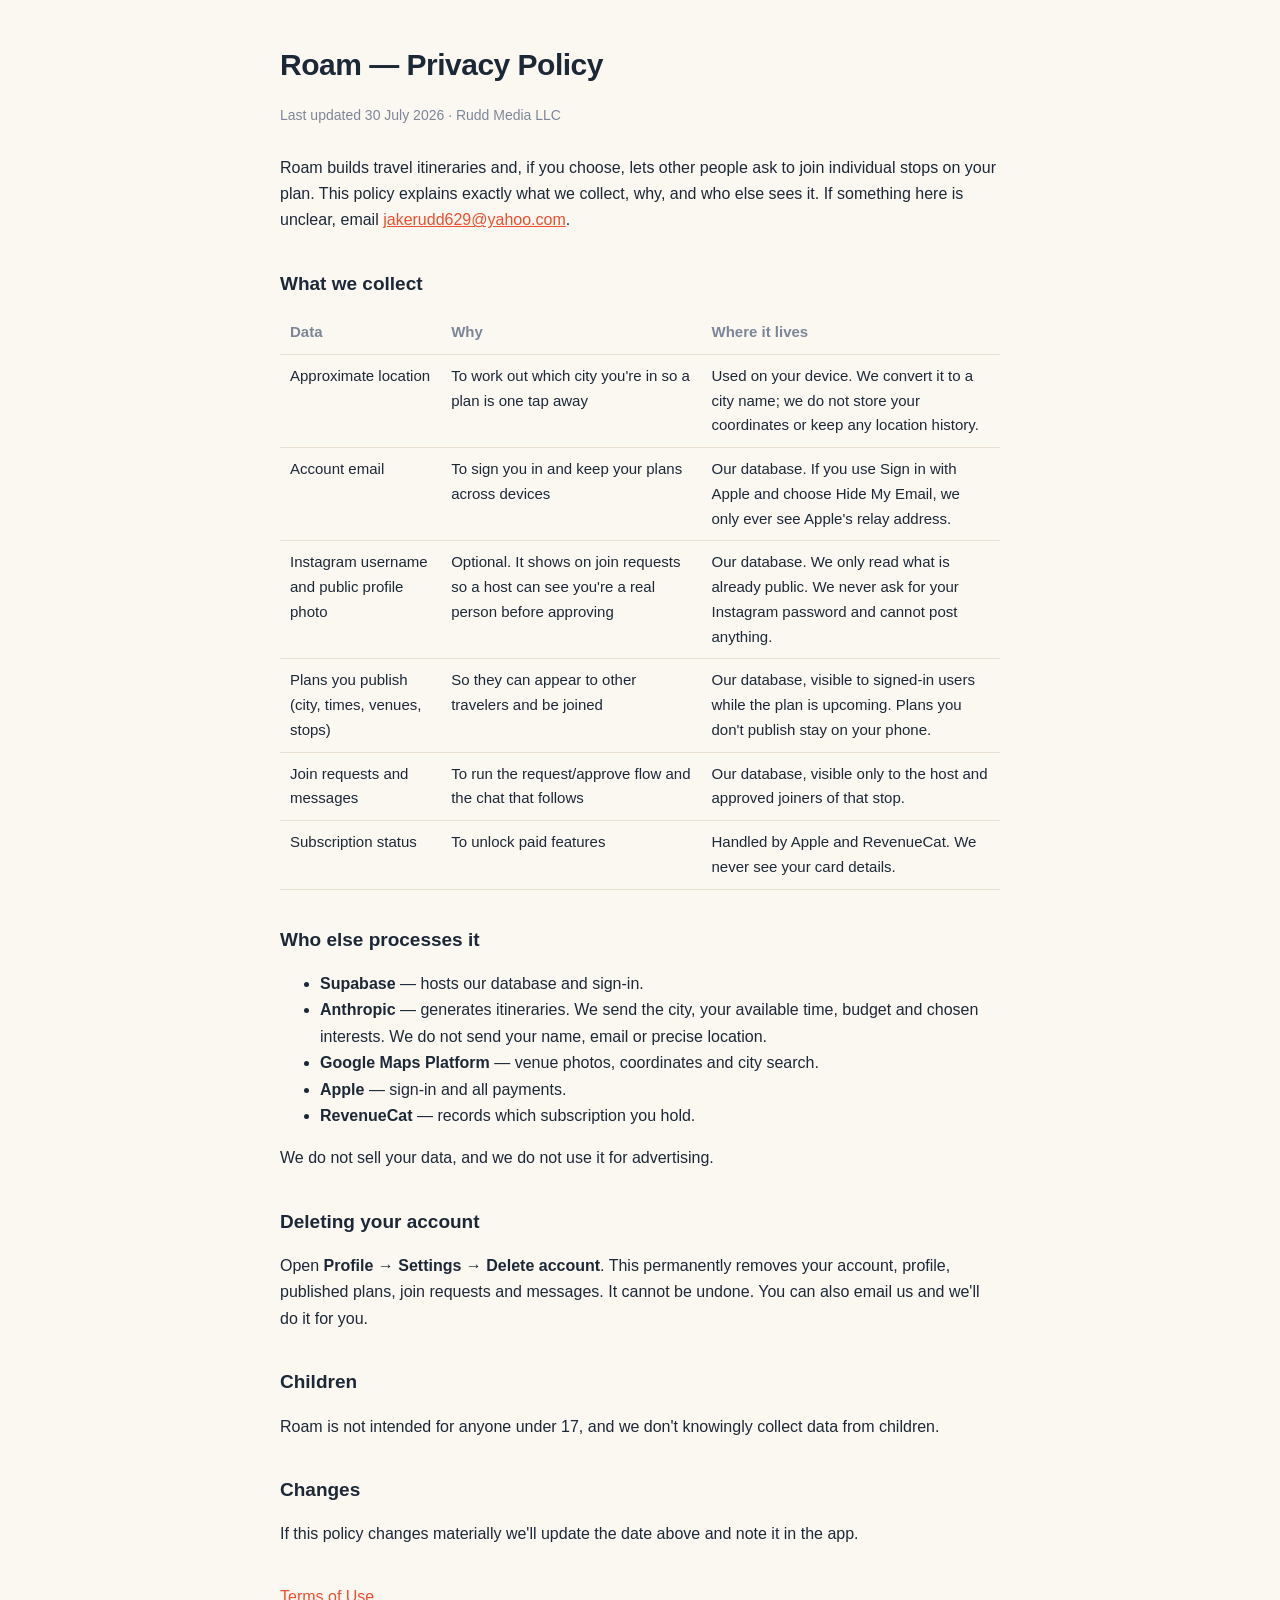
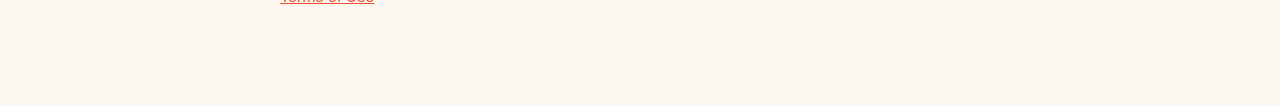
==== privacy.html @ 39386e7f "Roam legal pages" ====
<!doctype html>
<html lang="en">
<head>
<meta charset="utf-8" />
<meta name="viewport" content="width=device-width, initial-scale=1" />
<title>Roam — Privacy Policy</title>
<style>
  :root { color-scheme: light dark; }
  body {
    margin: 0 auto; padding: 40px 22px 80px; max-width: 720px;
    font: 16px/1.65 -apple-system, BlinkMacSystemFont, "Segoe UI", Roboto, sans-serif;
    color: #1D2837; background: #FBF8F2;
  }
  h1 { font-size: 30px; letter-spacing: -0.5px; margin: 0 0 6px; }
  h2 { font-size: 19px; margin: 34px 0 8px; }
  .meta { color: #7D8698; font-size: 14px; margin-bottom: 28px; }
  table { border-collapse: collapse; width: 100%; margin: 12px 0; font-size: 15px; }
  th, td { text-align: left; padding: 9px 10px; border-bottom: 1px solid #E8E0D2; vertical-align: top; }
  th { color: #7D8698; font-weight: 600; }
  a { color: #EE4E2E; }
  @media (prefers-color-scheme: dark) {
    body { color: #ECEFF3; background: #14181F; }
    th, td { border-bottom-color: #2A313C; }
    .meta { color: #98A1B2; }
  }
</style>
</head>
<body>
<h1>Roam — Privacy Policy</h1>
<p class="meta">Last updated 30 July 2026 · Rudd Media LLC</p>

<p>Roam builds travel itineraries and, if you choose, lets other people ask to join
individual stops on your plan. This policy explains exactly what we collect, why,
and who else sees it. If something here is unclear, email
<a href="mailto:jakerudd629@yahoo.com">jakerudd629@yahoo.com</a>.</p>

<h2>What we collect</h2>
<table>
  <tr><th>Data</th><th>Why</th><th>Where it lives</th></tr>
  <tr>
    <td>Approximate location</td>
    <td>To work out which city you're in so a plan is one tap away</td>
    <td>Used on your device. We convert it to a city name; we do not store your coordinates or keep any location history.</td>
  </tr>
  <tr>
    <td>Account email</td>
    <td>To sign you in and keep your plans across devices</td>
    <td>Our database. If you use Sign in with Apple and choose Hide My Email, we only ever see Apple's relay address.</td>
  </tr>
  <tr>
    <td>Instagram username and public profile photo</td>
    <td>Optional. It shows on join requests so a host can see you're a real person before approving</td>
    <td>Our database. We only read what is already public. We never ask for your Instagram password and cannot post anything.</td>
  </tr>
  <tr>
    <td>Plans you publish (city, times, venues, stops)</td>
    <td>So they can appear to other travelers and be joined</td>
    <td>Our database, visible to signed-in users while the plan is upcoming. Plans you don't publish stay on your phone.</td>
  </tr>
  <tr>
    <td>Join requests and messages</td>
    <td>To run the request/approve flow and the chat that follows</td>
    <td>Our database, visible only to the host and approved joiners of that stop.</td>
  </tr>
  <tr>
    <td>Subscription status</td>
    <td>To unlock paid features</td>
    <td>Handled by Apple and RevenueCat. We never see your card details.</td>
  </tr>
</table>

<h2>Who else processes it</h2>
<ul>
  <li><strong>Supabase</strong> — hosts our database and sign-in.</li>
  <li><strong>Anthropic</strong> — generates itineraries. We send the city, your available time, budget and chosen interests. We do not send your name, email or precise location.</li>
  <li><strong>Google Maps Platform</strong> — venue photos, coordinates and city search.</li>
  <li><strong>Apple</strong> — sign-in and all payments.</li>
  <li><strong>RevenueCat</strong> — records which subscription you hold.</li>
</ul>
<p>We do not sell your data, and we do not use it for advertising.</p>

<h2>Deleting your account</h2>
<p>Open <strong>Profile → Settings → Delete account</strong>. This permanently removes
your account, profile, published plans, join requests and messages. It cannot be
undone. You can also email us and we'll do it for you.</p>

<h2>Children</h2>
<p>Roam is not intended for anyone under 17, and we don't knowingly collect data from children.</p>

<h2>Changes</h2>
<p>If this policy changes materially we'll update the date above and note it in the app.</p>

<p style="margin-top:36px"><a href="./terms.html">Terms of Use</a></p>
</body>
</html>
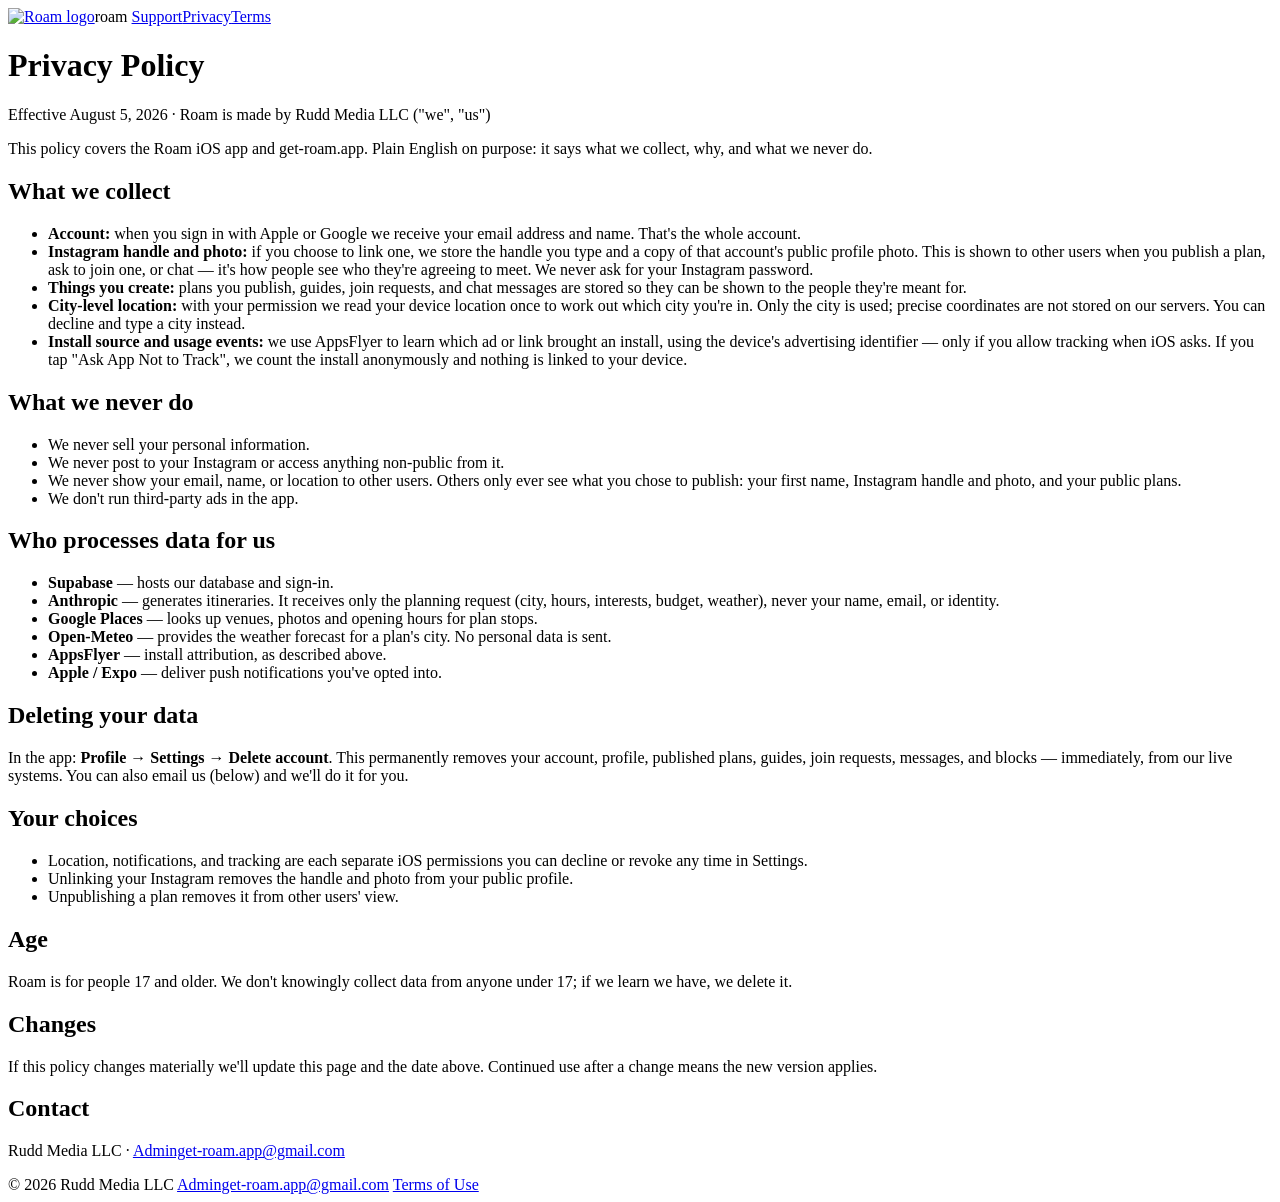
==== commit ef63cf93: "Sync privacy with get-roam.app — one canonical version everywhere" ====
--- a/privacy.html
+++ b/privacy.html
@@ -1,95 +1,73 @@
-<!doctype html>
+<!DOCTYPE html>
 <html lang="en">
 <head>
-<meta charset="utf-8" />
-<meta name="viewport" content="width=device-width, initial-scale=1" />
-<title>Roam — Privacy Policy</title>
-<style>
-  :root { color-scheme: light dark; }
-  body {
-    margin: 0 auto; padding: 40px 22px 80px; max-width: 720px;
-    font: 16px/1.65 -apple-system, BlinkMacSystemFont, "Segoe UI", Roboto, sans-serif;
-    color: #1D2837; background: #FBF8F2;
-  }
-  h1 { font-size: 30px; letter-spacing: -0.5px; margin: 0 0 6px; }
-  h2 { font-size: 19px; margin: 34px 0 8px; }
-  .meta { color: #7D8698; font-size: 14px; margin-bottom: 28px; }
-  table { border-collapse: collapse; width: 100%; margin: 12px 0; font-size: 15px; }
-  th, td { text-align: left; padding: 9px 10px; border-bottom: 1px solid #E8E0D2; vertical-align: top; }
-  th { color: #7D8698; font-weight: 600; }
-  a { color: #EE4E2E; }
-  @media (prefers-color-scheme: dark) {
-    body { color: #ECEFF3; background: #14181F; }
-    th, td { border-bottom-color: #2A313C; }
-    .meta { color: #98A1B2; }
-  }
-</style>
+<meta charset="utf-8"><meta name="viewport" content="width=device-width, initial-scale=1">
+<title>Privacy Policy — Roam</title>
+<link rel="icon" href="roam-icon.png"><link rel="stylesheet" href="styles.css">
 </head>
 <body>
-<h1>Roam — Privacy Policy</h1>
-<p class="meta">Last updated 30 July 2026 · Rudd Media LLC</p>
+<header class="wrap"><nav class="nav">
+  <a href="index.html"><img src="roam-icon.png" alt="Roam logo"></a><span class="name">roam</span>
+  <span class="links"><a href="support.html">Support</a><a href="privacy.html">Privacy</a><a href="terms.html">Terms</a></span>
+</nav></header>
 
-<p>Roam builds travel itineraries and, if you choose, lets other people ask to join
-individual stops on your plan. This policy explains exactly what we collect, why,
-and who else sees it. If something here is unclear, email
-<a href="mailto:jakerudd629@yahoo.com">jakerudd629@yahoo.com</a>.</p>
+<main class="wrap legal">
+<h1>Privacy Policy</h1>
+<p class="updated">Effective August 5, 2026 · Roam is made by Rudd Media LLC ("we", "us")</p>
+
+<p>This policy covers the Roam iOS app and get-roam.app. Plain English on purpose: it says what we collect, why, and what we never do.</p>
 
 <h2>What we collect</h2>
-<table>
-  <tr><th>Data</th><th>Why</th><th>Where it lives</th></tr>
-  <tr>
-    <td>Approximate location</td>
-    <td>To work out which city you're in so a plan is one tap away</td>
-    <td>Used on your device. We convert it to a city name; we do not store your coordinates or keep any location history.</td>
-  </tr>
-  <tr>
-    <td>Account email</td>
-    <td>To sign you in and keep your plans across devices</td>
-    <td>Our database. If you use Sign in with Apple and choose Hide My Email, we only ever see Apple's relay address.</td>
-  </tr>
-  <tr>
-    <td>Instagram username and public profile photo</td>
-    <td>Optional. It shows on join requests so a host can see you're a real person before approving</td>
-    <td>Our database. We only read what is already public. We never ask for your Instagram password and cannot post anything.</td>
-  </tr>
-  <tr>
-    <td>Plans you publish (city, times, venues, stops)</td>
-    <td>So they can appear to other travelers and be joined</td>
-    <td>Our database, visible to signed-in users while the plan is upcoming. Plans you don't publish stay on your phone.</td>
-  </tr>
-  <tr>
-    <td>Join requests and messages</td>
-    <td>To run the request/approve flow and the chat that follows</td>
-    <td>Our database, visible only to the host and approved joiners of that stop.</td>
-  </tr>
-  <tr>
-    <td>Subscription status</td>
-    <td>To unlock paid features</td>
-    <td>Handled by Apple and RevenueCat. We never see your card details.</td>
-  </tr>
-</table>
+<ul>
+<li><strong>Account:</strong> when you sign in with Apple or Google we receive your email address and name. That's the whole account.</li>
+<li><strong>Instagram handle and photo:</strong> if you choose to link one, we store the handle you type and a copy of that account's public profile photo. This is shown to other users when you publish a plan, ask to join one, or chat — it's how people see who they're agreeing to meet. We never ask for your Instagram password.</li>
+<li><strong>Things you create:</strong> plans you publish, guides, join requests, and chat messages are stored so they can be shown to the people they're meant for.</li>
+<li><strong>City-level location:</strong> with your permission we read your device location once to work out which city you're in. Only the city is used; precise coordinates are not stored on our servers. You can decline and type a city instead.</li>
+<li><strong>Install source and usage events:</strong> we use AppsFlyer to learn which ad or link brought an install, using the device's advertising identifier — only if you allow tracking when iOS asks. If you tap "Ask App Not to Track", we count the install anonymously and nothing is linked to your device.</li>
+</ul>
 
-<h2>Who else processes it</h2>
+<h2>What we never do</h2>
 <ul>
-  <li><strong>Supabase</strong> — hosts our database and sign-in.</li>
-  <li><strong>Anthropic</strong> — generates itineraries. We send the city, your available time, budget and chosen interests. We do not send your name, email or precise location.</li>
-  <li><strong>Google Maps Platform</strong> — venue photos, coordinates and city search.</li>
-  <li><strong>Apple</strong> — sign-in and all payments.</li>
-  <li><strong>RevenueCat</strong> — records which subscription you hold.</li>
+<li>We never sell your personal information.</li>
+<li>We never post to your Instagram or access anything non-public from it.</li>
+<li>We never show your email, name, or location to other users. Others only ever see what you chose to publish: your first name, Instagram handle and photo, and your public plans.</li>
+<li>We don't run third-party ads in the app.</li>
 </ul>
-<p>We do not sell your data, and we do not use it for advertising.</p>
 
-<h2>Deleting your account</h2>
-<p>Open <strong>Profile → Settings → Delete account</strong>. This permanently removes
-your account, profile, published plans, join requests and messages. It cannot be
-undone. You can also email us and we'll do it for you.</p>
+<h2>Who processes data for us</h2>
+<ul>
+<li><strong>Supabase</strong> — hosts our database and sign-in.</li>
+<li><strong>Anthropic</strong> — generates itineraries. It receives only the planning request (city, hours, interests, budget, weather), never your name, email, or identity.</li>
+<li><strong>Google Places</strong> — looks up venues, photos and opening hours for plan stops.</li>
+<li><strong>Open-Meteo</strong> — provides the weather forecast for a plan's city. No personal data is sent.</li>
+<li><strong>AppsFlyer</strong> — install attribution, as described above.</li>
+<li><strong>Apple / Expo</strong> — deliver push notifications you've opted into.</li>
+</ul>
 
-<h2>Children</h2>
-<p>Roam is not intended for anyone under 17, and we don't knowingly collect data from children.</p>
+<h2>Deleting your data</h2>
+<p>In the app: <strong>Profile → Settings → Delete account</strong>. This permanently removes your account, profile, published plans, guides, join requests, messages, and blocks — immediately, from our live systems. You can also email us (below) and we'll do it for you.</p>
+
+<h2>Your choices</h2>
+<ul>
+<li>Location, notifications, and tracking are each separate iOS permissions you can decline or revoke any time in Settings.</li>
+<li>Unlinking your Instagram removes the handle and photo from your public profile.</li>
+<li>Unpublishing a plan removes it from other users' view.</li>
+</ul>
+
+<h2>Age</h2>
+<p>Roam is for people 17 and older. We don't knowingly collect data from anyone under 17; if we learn we have, we delete it.</p>
 
 <h2>Changes</h2>
-<p>If this policy changes materially we'll update the date above and note it in the app.</p>
+<p>If this policy changes materially we'll update this page and the date above. Continued use after a change means the new version applies.</p>
 
-<p style="margin-top:36px"><a href="./terms.html">Terms of Use</a></p>
+<h2>Contact</h2>
+<p>Rudd Media LLC · <a href="mailto:Adminget-roam.app@gmail.com">Adminget-roam.app@gmail.com</a></p>
+</main>
+
+<footer><div class="wrap row">
+  <span>© 2026 Rudd Media LLC</span>
+  <a href="mailto:Adminget-roam.app@gmail.com">Adminget-roam.app@gmail.com</a>
+  <a href="terms.html">Terms of Use</a>
+</div></footer>
 </body>
 </html>
